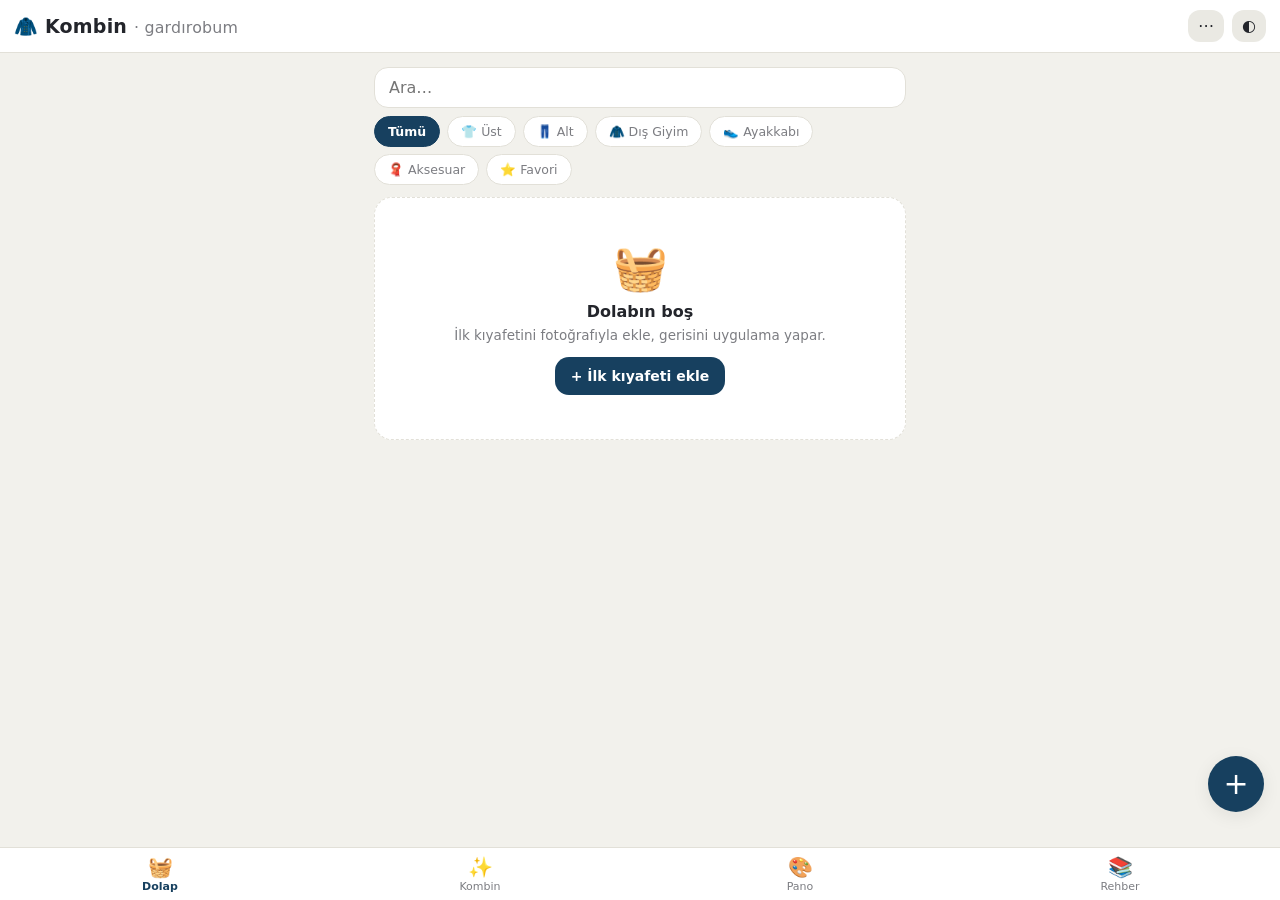
==== index.html @ 0b824bb6 "first commit" ====
<!DOCTYPE html>
<html lang="tr">
<head>
<meta charset="UTF-8">
<meta name="viewport" content="width=device-width, initial-scale=1, viewport-fit=cover">
<meta name="theme-color" content="#17405f">
<meta name="description" content="Kişisin: kıyafetler kamera ile dolabında, renk motoru kombin önerir, panoda yerleştirirsin.">
<title>Kombin — Kişisel Gardırop Stüdyosu</title>
<link rel="manifest" href="manifest.json">
<link rel="icon" href="icons/icon-192.png">
<link rel="apple-touch-icon" href="icons/icon-192.png">
<meta name="apple-mobile-web-app-capable" content="yes">
<meta name="apple-mobile-web-app-status-bar-style" content="default">
<link rel="stylesheet" href="style.css">
</head>
<body>
<header class="topbar">
  <div class="logo">🧥 Kombin <small>· gardırobum</small></div>
  <button id="menuBtn" class="icon-btn" aria-label="Yedek ve ayarlar">⋯</button>
  <button id="themeBtn" class="icon-btn" aria-label="Tema">◐</button>
</header>

<main id="view"></main>

<nav class="tabbar">
  <button data-nav="dolap" class="active"><span>🧺</span>Dolap</button>
  <button data-nav="kombin"><span>✨</span>Kombin</button>
  <button data-nav="pano"><span>🎨</span>Pano</button>
  <button data-nav="rehber"><span>📚</span>Rehber</button>
</nav>

<div id="toast" class="toast"></div>
<div id="modalRoot"></div>

<script src="colors.js"></script>
<script src="db.js"></script>
<script src="camera.js"></script>
<script src="app.js"></script>
<script>
if ('serviceWorker' in navigator && location.protocol !== 'file:') {
  navigator.serviceWorker.register('sw.js').catch(function () {});
}
</script>
</body>
</html>
---- style.css ----
:root {
  --bg: #f2f1ec;
  --panel: #ffffff;
  --panel-2: #eae9e3;
  --text: #23252b;
  --muted: #7c7d82;
  --line: #e2e0d8;
  --accent: #17405f;
  --accent-2: #1f5c8a;
  --good: #2e7d4f;
  --warn: #b07b18;
  --bad: #b23b34;
  --ring-track: #e2e0d8;
  --shadow: 0 4px 18px rgba(20, 22, 28, 0.08);
}
[data-theme="dark"] {
  --bg: #14161c;
  --panel: #1d2027;
  --panel-2: #23262e;
  --text: #ecebe6;
  --muted: #9b9c9f;
  --line: #2c2f38;
  --accent: #6fb3e0;
  --accent-2: #9ccdea;
  --ring-track: #2c2f38;
  --shadow: 0 4px 18px rgba(0, 0, 0, 0.4);
}

* { box-sizing: border-box; -webkit-tap-highlight-color: transparent; }
html, body { margin: 0; padding: 0; }
body {
  font-family: system-ui, -apple-system, "Segoe UI", Roboto, sans-serif;
  background: var(--bg);
  color: var(--text);
  min-height: 100vh;
  padding-bottom: calc(74px + env(safe-area-inset-bottom));
}
button { font: inherit; color: inherit; cursor: pointer; }
input, select { font: inherit; color: inherit; }
img { display: block; }
h3 { margin: 0 0 10px; }

.topbar {
  display: flex; align-items: center; gap: 8px;
  padding: calc(10px + env(safe-area-inset-top)) 14px 10px;
  background: var(--panel);
  border-bottom: 1px solid var(--line);
  position: sticky; top: 0; z-index: 30;
}
.logo { flex: 1; font-weight: 800; font-size: 19px; letter-spacing: 0.2px; }
.logo small { color: var(--muted); font-weight: 400; }
.icon-btn {
  border: 0; background: var(--panel-2);
  border-radius: 12px; padding: 8px 10px; font-size: 16px; line-height: 1;
}
.icon-btn.danger { color: var(--bad); }

#view { max-width: 560px; margin: 0 auto; padding: 14px 14px 30px; }

.tabbar {
  position: fixed; left: 0; right: 0; bottom: 0; z-index: 40;
  display: flex;
  background: var(--panel);
  border-top: 1px solid var(--line);
  padding-bottom: env(safe-area-inset-bottom);
}
.tabbar button {
  flex: 1; border: 0; background: none;
  display: flex; flex-direction: column; align-items: center; gap: 2px;
  padding: 8px 4px 7px; font-size: 11px; color: var(--muted);
}
.tabbar button span { font-size: 20px; line-height: 1.1; }
.tabbar button.active { color: var(--accent); font-weight: 700; }

.toast {
  position: fixed; left: 50%; bottom: calc(86px + env(safe-area-inset-bottom));
  transform: translateX(-50%) translateY(16px);
  background: #26282e; color: #fff;
  padding: 10px 18px; border-radius: 20px; font-size: 13.5px;
  opacity: 0; pointer-events: none; transition: 0.22s; z-index: 90;
  max-width: 86vw; text-align: center;
}
.toast.show { opacity: 1; transform: translateX(-50%) translateY(0); }

.search {
  width: 100%; padding: 10px 14px;
  border: 1px solid var(--line); border-radius: 14px;
  background: var(--panel); outline: none; margin-bottom: 8px;
}
.search:focus { border-color: var(--accent); }

.chips { display: flex; gap: 7px; flex-wrap: wrap; }
.chip {
  border: 1px solid var(--line); background: var(--panel);
  border-radius: 999px; padding: 7px 13px; font-size: 12.5px; color: var(--muted);
  white-space: nowrap;
}
.chip.active { background: var(--accent); border-color: var(--accent); color: #fff; font-weight: 600; }
.chip.sm { padding: 5px 10px; font-size: 11.5px; }

.grid-wrap { margin-top: 12px; }
.grid {
  display: grid; grid-template-columns: repeat(auto-fill, minmax(118px, 1fr)); gap: 10px;
}
.tile {
  border: 1px solid var(--line); background: var(--panel);
  border-radius: 16px; overflow: hidden; padding: 0; text-align: left;
}
.tile-img {
  position: relative; aspect-ratio: 3/4; display: flex; align-items: center; justify-content: center;
}
.tile-img img { width: 100%; height: 100%; object-fit: cover; }
.tile-ph { font-size: 34px; opacity: 0.75; }
.tile-label {
  padding: 7px 9px 9px; font-size: 12px; font-weight: 600;
  white-space: nowrap; overflow: hidden; text-overflow: ellipsis;
}
.dot {
  width: 15px; height: 15px; border-radius: 50%;
  border: 2px solid rgba(255, 255, 255, 0.9); box-shadow: 0 0 0 1px rgba(0, 0, 0, 0.15);
}
.dot.big { width: 22px; height: 22px; border: 0; flex: 0 0 auto; }
.tile-img .dot { position: absolute; left: 7px; bottom: 7px; }
.badge {
  position: absolute; right: 7px; bottom: 7px;
  background: rgba(0, 0, 0, 0.45); color: #fff;
  font-size: 12px; border-radius: 9px; padding: 2px 6px;
}
.tile-star { position: absolute; right: 8px; top: 8px; color: #c7c5bd; font-size: 15px; }
.tile-star.on { color: #f0b73c; }

.empty {
  text-align: center; padding: 44px 18px; color: var(--muted);
  background: var(--panel); border: 1px dashed var(--line); border-radius: 18px;
}
.empty-ico { font-size: 44px; margin-bottom: 8px; }
.empty b { color: var(--text); }
.empty p { margin: 6px 0 14px; font-size: 13.5px; }
.empty.small { padding: 22px 14px; font-size: 13px; border-radius: 14px; }

.fab {
  position: fixed; right: max(16px, env(safe-area-inset-right)); bottom: calc(88px + env(safe-area-inset-bottom));
  width: 56px; height: 56px; border-radius: 50%;
  background: var(--accent); color: #fff; border: 0;
  font-size: 30px; line-height: 0; box-shadow: var(--shadow); z-index: 35;
}

.btn {
  border: 0; border-radius: 14px; padding: 11px 16px;
  font-size: 14px; font-weight: 600;
}
.btn.primary { background: var(--accent); color: #fff; }
.btn.ghost { background: var(--panel-2); color: var(--text); }
.btn.ghost.danger { color: var(--bad); }
.btn.danger { background: var(--bad); color: #fff; }
.btn.sm { padding: 8px 12px; font-size: 12.5px; border-radius: 11px; }
.btn.full { width: 100%; margin-bottom: 9px; }
.btn-row { display: flex; gap: 9px; margin-top: 12px; flex-wrap: wrap; }
.btn-row.center { justify-content: center; }

.modal-open { position: fixed; inset: 0; z-index: 60; }
.modal-back {
  position: absolute; inset: 0; background: rgba(12, 14, 18, 0.5);
  opacity: 0; transition: 0.18s;
}
.modal-open.on .modal-back { opacity: 1; }
.modal {
  position: absolute; left: 50%; bottom: 0; transform: translate(-50%, 20px);
  width: min(560px, 100%);
  background: var(--panel); border-radius: 22px 22px 0 0;
  padding: 20px 18px calc(20px + env(safe-area-inset-bottom));
  max-height: 88vh; overflow-y: auto;
  opacity: 0; transition: 0.18s;
}
.modal.mini {
  bottom: auto; top: 50%;
  border-radius: 22px; width: min(400px, 90vw);
  transform: translate(-50%, -46%);
}
.modal-open.on .modal { opacity: 1; transform: translate(-50%, 0); }
.modal-open.on .modal.mini { transform: translate(-50%, -50%); }

.item-photo {
  border: 1px dashed var(--line); border-radius: 18px;
  min-height: 210px; display: flex; flex-direction: column;
  align-items: center; justify-content: center; gap: 8px;
  background: var(--panel-2); position: relative; margin-bottom: 14px;
}
.item-photo.filled { border-style: solid; padding: 0; min-height: 0; background: none; overflow: hidden; }
.item-photo.filled img { width: 100%; max-height: 320px; object-fit: contain; background: #dad8d1; }
.item-photo .ph { font-size: 44px; }
.item-photo-btns { position: absolute; right: 10px; bottom: 10px; display: flex; gap: 8px; z-index: 2; }
.item-photo:not(.filled) .item-photo-btns { position: static; }
.mini-btn {
  background: rgba(20, 22, 28, 0.72); color: #fff; border: 0;
  border-radius: 11px; padding: 8px 11px; font-size: 12.5px;
}
.mini-btn.re { position: absolute; left: 10px; bottom: 10px; }

.item-form .f-lbl {
  display: block; font-size: 11.5px; color: var(--muted);
  text-transform: uppercase; letter-spacing: 0.6px; font-weight: 700; margin: 13px 0 7px;
}
.item-form input[type="text"] {
  width: 100%; padding: 11px 13px; border-radius: 13px;
  border: 1px solid var(--line); background: var(--panel); outline: none;
}
.item-form .btn-row { margin-top: 18px; }
.fav-row {
  display: flex; align-items: center; gap: 9px; margin-top: 15px; font-size: 13.5px;
}
.fav-row input { width: 19px; height: 19px; accent-color: var(--accent); }

.color-row { display: flex; align-items: center; gap: 12px; }
.big-dot {
  width: 46px; height: 46px; border-radius: 50%;
  border: 3px solid var(--panel-2); box-shadow: var(--shadow);
  flex: 0 0 auto;
}
.color-lbl { font-size: 14px; font-weight: 600; }

.swatches { display: grid; grid-template-columns: repeat(7, 1fr); gap: 9px; margin-top: 6px; }
.swatch {
  aspect-ratio: 1; border-radius: 50%; border: 0;
  box-shadow: inset 0 0 0 1px rgba(0, 0, 0, 0.12);
}
.swatch.on { outline: 3px solid var(--accent); outline-offset: 2px; }

.muted { color: var(--muted); }

.sec-title { font-size: 15.5px; margin: 24px 0 10px; }

.combo-picker .rail {
  display: flex; gap: 9px; overflow-x: auto; padding: 4px 2px 10px;
  scrollbar-width: none;
}
.rail-tile {
  flex: 0 0 auto; width: 74px; background: var(--panel);
  border: 2px solid var(--line); border-radius: 16px; padding: 5px;
  display: flex; flex-direction: column; align-items: center; gap: 5px;
  font-size: 10.5px; text-align: center;
}
.rail-tile.on { border-color: var(--accent); }
.rail-ph {
  width: 60px; height: 72px; border-radius: 11px;
  background: var(--panel-2); overflow: hidden;
  display: flex; align-items: center; justify-content: center; font-size: 22px;
}
.rail-ph img { width: 100%; height: 100%; object-fit: cover; }
.rail-tile.ghost-tile { width: 64px; }
.rail-tile .rail-ph { width: 46px; height: 56px; }

.combo-list { display: flex; flex-direction: column; gap: 12px; }
.combo-card { background: var(--panel); border: 1px solid var(--line); border-radius: 18px; padding: 13px; }
.combo-top { display: flex; gap: 12px; align-items: flex-start; }
.combo-names { font-size: 12.5px; margin: 10px 0 0; line-height: 1.5; }
.combo-notes { margin: 9px 0 2px; padding-left: 18px; font-size: 12px; color: var(--muted); }
.combo-notes li { margin-bottom: 3px; }

.mini {
  position: relative; flex: 1; aspect-ratio: 3/4;
  background: linear-gradient(160deg, #ece9e0, #f5f3ec);
  border-radius: 14px; overflow: hidden;
  box-shadow: inset 0 0 0 1px var(--line);
}
[data-theme="dark"] .mini { background: linear-gradient(160deg, #262932, #1d2027); }
.mini img { position: absolute; transform: translate(-50%, -50%); }
.mini-ph { position: absolute; inset: 0; display: flex; align-items: center; justify-content: center; font-size: 12px; color: var(--muted); }

.ring { position: relative; width: 58px; height: 58px; flex: 0 0 auto; }
.ring b {
  position: absolute; inset: 0; display: flex; align-items: center; justify-content: center;
  font-size: 15px;
}

.outfit-list { display: flex; flex-direction: column; gap: 9px; }
.outfit-row {
  display: flex; align-items: center; gap: 11px;
  background: var(--panel); border: 1px solid var(--line);
  border-radius: 15px; padding: 9px 11px;
}
.outfit-thumb { width: 52px; height: 69px; border-radius: 10px; background: var(--panel-2); overflow: hidden; display: flex; align-items: center; justify-content: center; }
.outfit-thumb img { width: 100%; height: 100%; object-fit: cover; }
.outfit-info { flex: 1; display: flex; flex-direction: column; }
.outfit-info span { font-size: 11.5px; }
.btn-sm { display: flex; gap: 6px; }

.pano-wrap { display: flex; flex-direction: column; gap: 12px; }
.board {
  position: relative; width: 100%; max-width: 430px; margin: 0 auto;
  aspect-ratio: 3/4.2;
  background: var(--panel);
  border: 1px solid var(--line); border-radius: 20px;
  overflow: hidden; touch-action: none;
  box-shadow: var(--shadow);
}
.slot-guide {
  position: absolute; left: 8%; right: 8%;
  border: 1.5px dashed var(--line); border-radius: 14px;
  display: flex; align-items: center; justify-content: center;
  color: var(--muted); font-size: 11.5px; pointer-events: none;
}
.slot-guide.dis { top: 6%; height: 20%; }
.slot-guide.ust { top: 14%; height: 24%; }
.slot-guide.alt { top: 44%; height: 28%; }
.slot-guide.ayakkabi { top: 78%; height: 17%; }

.placed { position: absolute; inset: 0; }
.pano-item {
  position: absolute; touch-action: none;
  transition: box-shadow 0.12s;
}
.pano-item img { width: 100%; pointer-events: none; -webkit-user-drag: none; }
.pano-ph {
  font-size: 30px; display: flex; align-items: center; justify-content: center;
}
.pano-item.sel { filter: drop-shadow(0 0 0 var(--accent-2)) drop-shadow(0 2px 8px rgba(0, 0, 0, 0.25)); outline: 2px dashed var(--accent); outline-offset: 3px; border-radius: 6px; }

.pano-toolbar {
  display: flex; gap: 6px; justify-content: center; flex-wrap: wrap;
}
.pano-toolbar.hidden { display: none; }
.pano-toolbar .icon-btn { font-size: 15px; padding: 9px 13px; }
.pano-toolbar .icon-btn.danger { color: var(--bad); }

.pano-actions { justify-content: center; }

.cam-overlay {
  position: fixed; inset: 0; z-index: 70;
  background: #0e1013; color: #fff;
  display: flex; flex-direction: column;
}
.cam-video { flex: 1; width: 100%; object-fit: cover; min-height: 0; }
.cam-bar {
  display: flex; align-items: center; justify-content: center; gap: 34px;
  padding: 18px calc(14px + env(safe-area-inset-bottom)) calc(22px + env(safe-area-inset-bottom));
}
.cam-shutter {
  width: 72px; height: 72px; border-radius: 50%;
  border: 4px solid #fff; background: #fff2; box-sizing: border-box;
}
.cam-shutter.ghost {
  width: 48px; height: 48px; border-color: #fff3; background: none;
  font-size: 20px; color: #fff;
}

.ed-head {
  display: flex; align-items: center; justify-content: space-between;
  gap: 10px; padding: calc(10px + env(safe-area-inset-top)) 14px 10px;
}
.ed-title { font-weight: 700; flex: 1; white-space: nowrap; overflow: hidden; text-overflow: ellipsis; }
.ed-head-r { display: flex; gap: 8px; }
.ed-stage {
  flex: 1; display: flex; align-items: center; justify-content: center;
  position: relative; min-height: 0; padding: 6px 12px;
}
.ed-stage canvas { max-width: 100%; max-height: 100%; border-radius: 10px; background: repeating-conic-gradient(#2a2d34 0% 25%, #1e2127 0% 50%) 50% / 22px 22px; }
.ed-overlay {
  position: absolute; pointer-events: none;
  border-radius: 10px;
}
.ed-overlay.cropable { pointer-events: auto; cursor: crosshair; }
.ed-tools {
  padding: 12px 14px calc(16px + env(safe-area-inset-bottom));
  display: flex; flex-direction: column; gap: 11px;
  background: #14161c;
}
.ed-tool {
  background: #262932; color: #fff; border: 0;
  border-radius: 12px; padding: 10px 14px; font-size: 15px;
}
.ed-tool.active { background: var(--accent); }
.ed-tool.primary { background: var(--accent); color: #fff; font-weight: 700; }
.ed-size {
  display: flex; align-items: center; gap: 10px; font-size: 12px; color: #aaa;
  width: 100%;
}
.ed-size input { flex: 1; accent-color: var(--accent); }
.ed-toast {
  position: absolute; left: 50%; top: 18%;
  transform: translateX(-50%);
  background: #26282e; color: #fff; font-size: 13px;
  padding: 9px 16px; border-radius: 18px; white-space: nowrap;
  animation: fadeInOut 1.8s both; z-index: 5; pointer-events: none;
  max-width: 90vw; text-align: center;
}
@keyframes fadeInOut {
  0% { opacity: 0; transform: translateX(-50%) translateY(-6px); }
  12% { opacity: 1; transform: translateX(-50%) translateY(0); }
  85% { opacity: 1; }
  100% { opacity: 0; }
}

.guide-card, .guide-grid { margin-bottom: 14px; }
.guide-card {
  background: var(--panel); border: 1px solid var(--line);
  border-radius: 18px; padding: 15px 16px;
}
.guide-card p { margin: 8px 0 0; font-size: 13.5px; }
.guide-card b { font-size: 14px; }
.guide-grid { display: grid; grid-template-columns: 1fr 1fr; gap: 10px; }
.guide-grid .guide-card { padding: 13px; }
.guide-grid .guide-card p { font-size: 12px; }
.guide-sec { margin-bottom: 22px; }

.pair-list { display: flex; flex-direction: column; gap: 9px; }
.pair-row {
  display: flex; align-items: center; gap: 10px;
  background: var(--panel); border: 1px solid var(--line);
  border-radius: 14px; padding: 10px 13px;
}
.pair-txt { display: flex; flex-direction: column; gap: 2px; }
.pair-txt span { font-size: 12px; }
.pair-txt b { font-size: 13px; }

.table-row {
  display: flex; align-items: center; gap: 11px;
  background: var(--panel); border: 1px solid var(--line);
  border-radius: 14px; padding: 11px 13px; margin-bottom: 8px;
}
.table-main { display: flex; flex-direction: column; gap: 3px; font-size: 12.5px; }
.accent-line { color: var(--accent-2); font-size: 12px; font-weight: 600; }

.dont-list { padding-left: 18px; font-size: 13px; color: var(--muted); }
.dont-list li { margin-bottom: 7px; line-height: 1.45; }

@media (min-width: 460px) {
  .grid { grid-template-columns: repeat(auto-fill, minmax(132px, 1fr)); }
}
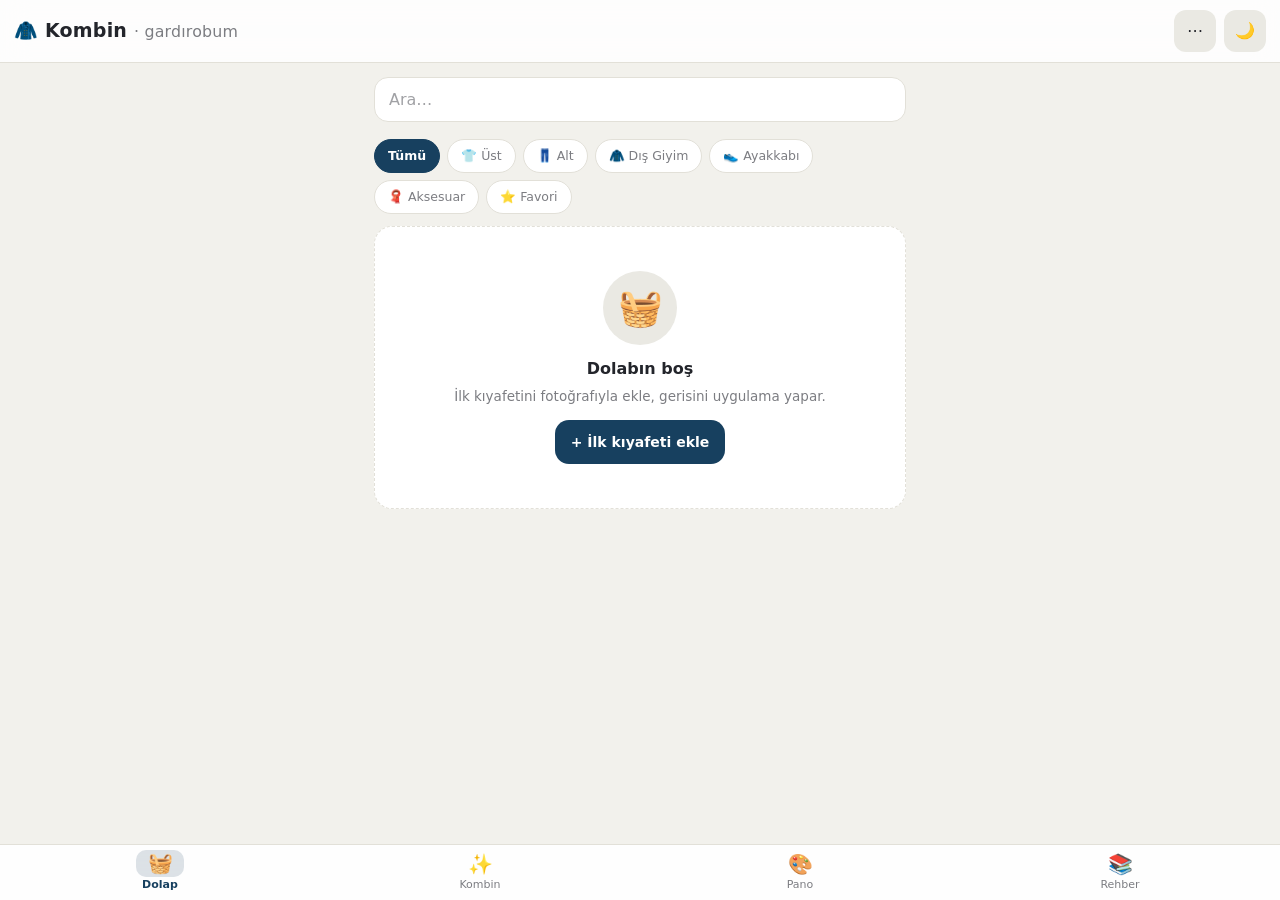
==== commit 82f6556e: "app update" ====
--- a/index.html
+++ b/index.html
@@ -3,33 +3,42 @@
 <head>
 <meta charset="UTF-8">
 <meta name="viewport" content="width=device-width, initial-scale=1, viewport-fit=cover">
-<meta name="theme-color" content="#17405f">
-<meta name="description" content="Kişisin: kıyafetler kamera ile dolabında, renk motoru kombin önerir, panoda yerleştirirsin.">
+<meta name="theme-color" content="#ffffff">
+<meta name="color-scheme" content="light dark">
+<script>try{var t=localStorage.getItem("kombin-theme");if(t){document.documentElement.dataset.theme=t}}catch(e){}</script>
+<meta name="description" content="Kıyafetlerini fotoğrafla dolabına ekle; renk kurallarına göre kombin önerileri al, manken panosunda birleştir.">
 <title>Kombin — Kişisel Gardırop Stüdyosu</title>
 <link rel="manifest" href="manifest.json">
 <link rel="icon" href="icons/icon-192.png">
 <link rel="apple-touch-icon" href="icons/icon-192.png">
 <meta name="apple-mobile-web-app-capable" content="yes">
 <meta name="apple-mobile-web-app-status-bar-style" content="default">
+<meta name="apple-mobile-web-app-title" content="Kombin">
 <link rel="stylesheet" href="style.css">
 </head>
 <body>
+<div id="splash" aria-hidden="true">
+  <div class="splash-mark">🧥</div>
+  <div class="splash-name">Kombin</div>
+  <div class="splash-sub">Kişisel gardırop stüdyosu</div>
+  <div class="splash-bar"><i></i></div>
+</div>
 <header class="topbar">
   <div class="logo">🧥 Kombin <small>· gardırobum</small></div>
   <button id="menuBtn" class="icon-btn" aria-label="Yedek ve ayarlar">⋯</button>
   <button id="themeBtn" class="icon-btn" aria-label="Tema">◐</button>
 </header>
 
-<main id="view"></main>
+<main id="view" aria-label="Uygulama içeriği"></main>
 
-<nav class="tabbar">
+<nav class="tabbar" aria-label="Ana gezinme">
   <button data-nav="dolap" class="active"><span>🧺</span>Dolap</button>
   <button data-nav="kombin"><span>✨</span>Kombin</button>
   <button data-nav="pano"><span>🎨</span>Pano</button>
   <button data-nav="rehber"><span>📚</span>Rehber</button>
 </nav>
 
-<div id="toast" class="toast"></div>
+<div id="toast" class="toast" role="status" aria-live="polite"></div>
 <div id="modalRoot"></div>
 
 <script src="colors.js"></script>
@@ -37,6 +46,10 @@
 <script src="camera.js"></script>
 <script src="app.js"></script>
 <script>
+setTimeout(function () {
+  var sp = document.getElementById('splash');
+  if (sp) { sp.classList.add('out'); setTimeout(function () { sp.remove(); }, 420); }
+}, 6000);
 if ('serviceWorker' in navigator && location.protocol !== 'file:') {
   navigator.serviceWorker.register('sw.js').catch(function () {});
 }
--- a/style.css
+++ b/style.css
@@ -11,6 +11,7 @@
   --warn: #b07b18;
   --bad: #b23b34;
   --ring-track: #e2e0d8;
+  --man-a: #e2dfd4; --man-b: #c8c4b7; --man-line: rgba(0,0,0,0.14);
   --shadow: 0 4px 18px rgba(20, 22, 28, 0.08);
 }
 [data-theme="dark"] {
@@ -23,8 +24,15 @@
   --accent: #6fb3e0;
   --accent-2: #9ccdea;
   --ring-track: #2c2f38;
+  --man-a: #333947; --man-b: #23262e; --man-line: rgba(255,255,255,0.07);
   --shadow: 0 4px 18px rgba(0, 0, 0, 0.4);
 }
+[data-theme="dark"] .btn.primary,
+[data-theme="dark"] .chip.active,
+[data-theme="dark"] .fab,
+[data-theme="dark"] .ed-tool.active,
+[data-theme="dark"] .ed-tool.primary { color: #0f1c28; }
+[data-theme="dark"] .btn.primary { font-weight: 700; }
 
 * { box-sizing: border-box; -webkit-tap-highlight-color: transparent; }
 html, body { margin: 0; padding: 0; }
@@ -33,8 +41,16 @@
   background: var(--bg);
   color: var(--text);
   min-height: 100vh;
+  min-height: 100dvh;
+  line-height: 1.45;
+  -webkit-font-smoothing: antialiased;
+  text-rendering: optimizeLegibility;
+  overscroll-behavior-y: contain;
   padding-bottom: calc(74px + env(safe-area-inset-bottom));
 }
+::selection { background: color-mix(in srgb, var(--accent) 26%, transparent); }
+input::placeholder, textarea::placeholder { color: var(--muted); opacity: 0.72; }
+body.modal-lock { overflow: hidden; }
 button { font: inherit; color: inherit; cursor: pointer; }
 input, select { font: inherit; color: inherit; }
 img { display: block; }
@@ -44,6 +60,9 @@
   display: flex; align-items: center; gap: 8px;
   padding: calc(10px + env(safe-area-inset-top)) 14px 10px;
   background: var(--panel);
+  background: color-mix(in srgb, var(--panel) 86%, transparent);
+  -webkit-backdrop-filter: blur(14px);
+  backdrop-filter: blur(14px);
   border-bottom: 1px solid var(--line);
   position: sticky; top: 0; z-index: 30;
 }
@@ -52,7 +71,11 @@
 .icon-btn {
   border: 0; background: var(--panel-2);
   border-radius: 12px; padding: 8px 10px; font-size: 16px; line-height: 1;
-}
+  display: inline-flex; align-items: center; justify-content: center;
+  min-width: 42px; min-height: 42px;
+  transition: transform 0.12s ease, background 0.18s ease;
+}
+.icon-btn:active { transform: scale(0.93); }
 .icon-btn.danger { color: var(--bad); }
 
 #view { max-width: 560px; margin: 0 auto; padding: 14px 14px 30px; }
@@ -61,6 +84,9 @@
   position: fixed; left: 0; right: 0; bottom: 0; z-index: 40;
   display: flex;
   background: var(--panel);
+  background: color-mix(in srgb, var(--panel) 92%, transparent);
+  -webkit-backdrop-filter: blur(16px);
+  backdrop-filter: blur(16px);
   border-top: 1px solid var(--line);
   padding-bottom: env(safe-area-inset-bottom);
 }
@@ -68,9 +94,21 @@
   flex: 1; border: 0; background: none;
   display: flex; flex-direction: column; align-items: center; gap: 2px;
   padding: 8px 4px 7px; font-size: 11px; color: var(--muted);
-}
-.tabbar button span { font-size: 20px; line-height: 1.1; }
+  position: relative; isolation: isolate;
+  transition: color 0.18s ease;
+}
+.tabbar button::before {
+  content: ""; position: absolute; top: 5px; left: 50%;
+  width: 48px; height: 27px; border-radius: 10px;
+  transform: translateX(-50%) scale(0.65);
+  background: color-mix(in srgb, var(--accent) 15%, transparent);
+  opacity: 0; z-index: -1;
+  transition: opacity 0.2s ease, transform 0.22s cubic-bezier(0.2, 0.9, 0.3, 1.3);
+}
+.tabbar button span { font-size: 20px; line-height: 1.1; transition: transform 0.18s ease; }
 .tabbar button.active { color: var(--accent); font-weight: 700; }
+.tabbar button.active::before { opacity: 1; transform: translateX(-50%) scale(1); }
+.tabbar button.active span { transform: translateY(-1px); }
 
 .toast {
   position: fixed; left: 50%; bottom: calc(86px + env(safe-area-inset-bottom));
@@ -94,7 +132,9 @@
   border: 1px solid var(--line); background: var(--panel);
   border-radius: 999px; padding: 7px 13px; font-size: 12.5px; color: var(--muted);
   white-space: nowrap;
-}
+  transition: background 0.16s ease, color 0.16s ease, border-color 0.16s ease, transform 0.12s ease;
+}
+.chip:active { transform: scale(0.96); }
 .chip.active { background: var(--accent); border-color: var(--accent); color: #fff; font-weight: 600; }
 .chip.sm { padding: 5px 10px; font-size: 11.5px; }
 
@@ -105,7 +145,9 @@
 .tile {
   border: 1px solid var(--line); background: var(--panel);
   border-radius: 16px; overflow: hidden; padding: 0; text-align: left;
-}
+  transition: transform 0.15s ease, box-shadow 0.2s ease, border-color 0.2s ease;
+}
+.tile:active { transform: scale(0.975); }
 .tile-img {
   position: relative; aspect-ratio: 3/4; display: flex; align-items: center; justify-content: center;
 }
@@ -126,7 +168,12 @@
   background: rgba(0, 0, 0, 0.45); color: #fff;
   font-size: 12px; border-radius: 9px; padding: 2px 6px;
 }
-.tile-star { position: absolute; right: 8px; top: 8px; color: #c7c5bd; font-size: 15px; }
+.tile-star {
+  position: absolute; right: 5px; top: 5px; z-index: 3;
+  background: none; border: none; padding: 4px;
+  color: #c3c1b8; font-size: 15px; line-height: 1;
+  text-shadow: 0 1px 3px rgba(0,0,0,0.4);
+}
 .tile-star.on { color: #f0b73c; }
 
 .empty {
@@ -141,18 +188,35 @@
 .fab {
   position: fixed; right: max(16px, env(safe-area-inset-right)); bottom: calc(88px + env(safe-area-inset-bottom));
   width: 56px; height: 56px; border-radius: 50%;
-  background: var(--accent); color: #fff; border: 0;
-  font-size: 30px; line-height: 0; box-shadow: var(--shadow); z-index: 35;
-}
+  background: linear-gradient(160deg, var(--accent-2), var(--accent));
+  color: #fff; border: 0;
+  font-size: 30px; line-height: 0; z-index: 35;
+  box-shadow: 0 8px 22px color-mix(in srgb, var(--accent) 34%, transparent), var(--shadow);
+  transition: transform 0.14s ease, box-shadow 0.2s ease;
+}
+.fab:active { transform: scale(0.93); }
 
 .btn {
   border: 0; border-radius: 14px; padding: 11px 16px;
   font-size: 14px; font-weight: 600;
+  min-height: 44px;
+  display: inline-flex; align-items: center; justify-content: center; gap: 6px;
+  transition: transform 0.12s ease, background 0.18s ease, box-shadow 0.18s ease;
 }
 .btn.primary { background: var(--accent); color: #fff; }
 .btn.ghost { background: var(--panel-2); color: var(--text); }
-.btn.ghost.danger { color: var(--bad); }
+.btn.ghost.danger {
+  background: var(--panel-2);
+  background: color-mix(in srgb, var(--bad) 12%, var(--panel-2));
+  color: var(--bad);
+  box-shadow: inset 0 0 0 1px color-mix(in srgb, var(--bad) 35%, transparent);
+}
 .btn.danger { background: var(--bad); color: #fff; }
+.btn:active { transform: scale(0.985); }
+.btn:focus-visible, .chip:focus-visible, .icon-btn:focus-visible,
+.tile:focus-visible, .slot-ghost:focus-visible {
+  outline: 2px solid var(--accent); outline-offset: 2px;
+}
 .btn.sm { padding: 8px 12px; font-size: 12.5px; border-radius: 11px; }
 .btn.full { width: 100%; margin-bottom: 9px; }
 .btn-row { display: flex; gap: 9px; margin-top: 12px; flex-wrap: wrap; }
@@ -289,28 +353,47 @@
 .board {
   position: relative; width: 100%; max-width: 430px; margin: 0 auto;
   aspect-ratio: 3/4.2;
-  background: var(--panel);
+  background:
+    radial-gradient(120% 80% at 50% 0%, rgba(255,255,255,0.05), transparent 60%),
+    linear-gradient(180deg, var(--panel), var(--panel-2));
   border: 1px solid var(--line); border-radius: 20px;
   overflow: hidden; touch-action: none;
   box-shadow: var(--shadow);
 }
-.slot-guide {
-  position: absolute; left: 8%; right: 8%;
-  border: 1.5px dashed var(--line); border-radius: 14px;
+.mannequin {
+  position: absolute; left: 15%; right: 15%; top: 2%; bottom: 1.5%;
+  pointer-events: none;
+}
+.mannequin svg { width: 100%; height: 100%; }
+
+.ghosts { position: absolute; inset: 0; pointer-events: none; }
+.slot-ghost {
+  position: absolute;
+  border: 1.5px dashed var(--line); border-radius: 12px;
+  background: none; color: var(--muted);
+  font-size: 11px; padding: 0;
   display: flex; align-items: center; justify-content: center;
-  color: var(--muted); font-size: 11.5px; pointer-events: none;
-}
-.slot-guide.dis { top: 6%; height: 20%; }
-.slot-guide.ust { top: 14%; height: 24%; }
-.slot-guide.alt { top: 44%; height: 28%; }
-.slot-guide.ayakkabi { top: 78%; height: 17%; }
+  pointer-events: auto;
+}
+.slot-ghost.dis { top: 7%; height: 35%; left: 24%; right: 24%; font-size: 10px; }
+.slot-ghost.ust { top: 11.5%; height: 30%; left: 26%; right: 26%; }
+.slot-ghost.alt { top: 55%; height: 37.5%; left: 28%; right: 28%; }
+.slot-ghost.ayakkabi { top: 87%; height: 9.5%; left: 34%; right: 34%; font-size: 9.5px; border-radius: 999px; }
+.slot-ghost:active { border-color: var(--accent); color: var(--accent); }
+
+.pano-hint {
+  font-size: 11px; color: var(--muted); text-align: center;
+  background: var(--panel); border: 1px solid var(--line);
+  border-radius: 12px; padding: 8px 12px;
+}
 
 .placed { position: absolute; inset: 0; }
 .pano-item {
   position: absolute; touch-action: none;
   transition: box-shadow 0.12s;
 }
-.pano-item img { width: 100%; pointer-events: none; -webkit-user-drag: none; }
+.pano-item img { width: 100%; pointer-events: none; -webkit-user-drag: none; filter: drop-shadow(0 5px 9px rgba(0,0,0,0.16)); }
+[data-theme="dark"] .pano-item img { filter: drop-shadow(0 5px 9px rgba(0,0,0,0.45)); }
 .pano-ph {
   font-size: 30px; display: flex; align-items: center; justify-content: center;
 }
@@ -349,28 +432,48 @@
   gap: 10px; padding: calc(10px + env(safe-area-inset-top)) 14px 10px;
 }
 .ed-title { font-weight: 700; flex: 1; white-space: nowrap; overflow: hidden; text-overflow: ellipsis; }
-.ed-head-r { display: flex; gap: 8px; }
+.ed-head .ed-tool.round { flex: 0 0 auto; padding: 8px 12px; }
 .ed-stage {
   flex: 1; display: flex; align-items: center; justify-content: center;
   position: relative; min-height: 0; padding: 6px 12px;
 }
-.ed-stage canvas { max-width: 100%; max-height: 100%; border-radius: 10px; background: repeating-conic-gradient(#2a2d34 0% 25%, #1e2127 0% 50%) 50% / 22px 22px; }
+.ed-canvas-wrap {
+  position: relative; max-width: 100%;
+  max-height: calc(100vh - 300px);
+  max-height: calc(100dvh - 300px);
+  line-height: 0;
+}
+.ed-canvas-wrap .ed-base {
+  display: block; max-width: 100%;
+  max-height: calc(100vh - 300px);
+  max-height: calc(100dvh - 300px);
+  border-radius: 10px;
+  background: repeating-conic-gradient(#2a2d34 0% 25%, #1e2127 0% 50%) 50% / 22px 22px;
+}
 .ed-overlay {
-  position: absolute; pointer-events: none;
-  border-radius: 10px;
+  position: absolute; inset: 0; width: 100%; height: 100%;
+  pointer-events: none; border-radius: 10px;
 }
 .ed-overlay.cropable { pointer-events: auto; cursor: crosshair; }
 .ed-tools {
-  padding: 12px 14px calc(16px + env(safe-area-inset-bottom));
-  display: flex; flex-direction: column; gap: 11px;
+  padding: 10px 12px calc(14px + env(safe-area-inset-bottom));
+  display: flex; flex-direction: column; gap: 9px;
   background: #14161c;
 }
+.ed-tool-row { display: flex; gap: 8px; overflow-x: auto; scrollbar-width: none; }
+.ed-tool-row::-webkit-scrollbar { display: none; }
 .ed-tool {
   background: #262932; color: #fff; border: 0;
-  border-radius: 12px; padding: 10px 14px; font-size: 15px;
-}
+  border-radius: 12px; padding: 8px 10px;
+  display: flex; flex-direction: column; align-items: center; gap: 2px;
+  flex: 0 0 auto; min-width: 56px;
+}
+.ed-tool .ico { font-size: 19px; line-height: 1.25; }
+.ed-tool .lbl { font-size: 10.5px; color: #cfd2d8; white-space: nowrap; }
 .ed-tool.active { background: var(--accent); }
-.ed-tool.primary { background: var(--accent); color: #fff; font-weight: 700; }
+.ed-tool.active .lbl { color: #fff; }
+.ed-tool.primary { background: var(--accent); }
+.ed-tool.primary .lbl { color: #fff; font-weight: 700; }
 .ed-size {
   display: flex; align-items: center; gap: 10px; font-size: 12px; color: #aaa;
   width: 100%;
@@ -381,7 +484,7 @@
   transform: translateX(-50%);
   background: #26282e; color: #fff; font-size: 13px;
   padding: 9px 16px; border-radius: 18px; white-space: nowrap;
-  animation: fadeInOut 1.8s both; z-index: 5; pointer-events: none;
+  animation: fadeInOut 1.9s both; z-index: 5; pointer-events: none;
   max-width: 90vw; text-align: center;
 }
 @keyframes fadeInOut {
@@ -427,3 +530,122 @@
 @media (min-width: 460px) {
   .grid { grid-template-columns: repeat(auto-fill, minmax(132px, 1fr)); }
 }
+
+
+.wiz-head { display: flex; flex-direction: column; gap: 7px; margin-bottom: 12px; }
+.wiz-dots { display: flex; gap: 6px; }
+.wiz-dots i { width: 28px; height: 4px; border-radius: 2px; background: var(--line); }
+.wiz-dots i.on { background: var(--accent); }
+.wiz-dots i.done { background: var(--accent-2); }
+.wiz-title { font-weight: 800; font-size: 14px; letter-spacing: 0.3px; }
+.wiz-photo {
+  display: flex; flex-direction: column; gap: 10px;
+  align-items: stretch; padding: 6px 0 4px;
+}
+.wiz-photo .prev {
+  width: min(250px, 68%); align-self: center;
+  aspect-ratio: 3/4; object-fit: contain;
+  border-radius: 16px; background: var(--panel-2);
+  box-shadow: var(--shadow);
+}
+.wiz-ph-ico { font-size: 52px; text-align: center; padding-top: 8px; }
+.btn.big { width: 100%; padding: 14px; font-size: 15px; text-align: center; }
+.center { text-align: center; }
+.tiny { font-size: 11.5px; }
+.form-photo {
+  position: relative; height: 130px; border-radius: 15px;
+  background: var(--panel-2); overflow: hidden;
+  display: flex; align-items: center; justify-content: center;
+  margin-bottom: 4px;
+}
+.form-photo img { max-width: 100%; max-height: 100%; object-fit: contain; }
+.form-photo .mini-btn { position: absolute; right: 8px; bottom: 8px; }
+.form-photo .mini-btn:last-child:first-child { position: static; }
+
+.item-form input[type="text"], .item-form textarea {
+  width: 100%; padding: 11px 13px; border-radius: 13px;
+  border: 1px solid var(--line); background: var(--panel); outline: none;
+  resize: vertical;
+}
+.item-form input:focus, .item-form textarea:focus { border-color: var(--accent); }
+.f-grid { display: grid; grid-template-columns: 1fr 1fr; gap: 9px; }
+.btn:disabled { opacity: 0.55; }
+
+#splash {
+  position: fixed; inset: 0; z-index: 120;
+  display: flex; flex-direction: column; align-items: center; justify-content: center; gap: 10px;
+  background: var(--bg);
+  transition: opacity 0.4s ease;
+}
+#splash.out { opacity: 0; pointer-events: none; }
+.splash-mark { font-size: 54px; animation: splashPop 0.55s cubic-bezier(0.2, 0.9, 0.3, 1.35) both; }
+.splash-name { font-weight: 800; font-size: 21px; letter-spacing: 0.3px; }
+.splash-sub { color: var(--muted); font-size: 12.5px; margin-bottom: 6px; }
+.splash-bar { width: 118px; height: 4px; border-radius: 2px; background: var(--line); overflow: hidden; }
+.splash-bar i { display: block; width: 42%; height: 100%; border-radius: 2px; background: var(--accent); animation: splashSlide 1s ease-in-out infinite; }
+@keyframes splashPop { from { opacity: 0; transform: scale(0.7); } }
+@keyframes splashSlide { 0% { transform: translateX(-110%); } 100% { transform: translateX(290%); } }
+
+#view.view-enter { animation: viewIn 0.26s ease both; }
+@keyframes viewIn { from { opacity: 0; transform: translateY(7px); } }
+
+.subhead { display: flex; flex-direction: column; gap: 9px; margin-bottom: 10px; }
+.sec-title { font-weight: 800; letter-spacing: 0.2px; }
+
+.toast {
+  display: flex; align-items: center; justify-content: center; gap: 8px;
+  text-align: left;
+}
+.toast.ok { background: #256b4a; }
+.toast.err { background: #8d2f2a; }
+.t-ico { font-size: 13.5px; line-height: 1; flex: 0 0 auto; }
+.t-txt { line-height: 1.35; }
+
+.modal h3 { font-size: 17px; letter-spacing: 0.1px; }
+.modal { box-shadow: 0 -14px 44px rgba(10, 12, 16, 0.2); }
+.modal:not(.mini) { padding-top: 25px; }
+.modal:not(.mini)::before {
+  content: ""; position: absolute; top: 9px; left: 50%; transform: translateX(-50%);
+  width: 40px; height: 4px; border-radius: 2px; background: var(--line);
+}
+.modal-open.on .modal { transition-timing-function: cubic-bezier(0.2, 0.85, 0.25, 1); }
+.confirm-text { margin: 4px 0 0; font-size: 13.5px; line-height: 1.5; }
+
+.wiz-dots i { transition: background 0.2s ease, width 0.2s ease; }
+.wiz-dots i.on { width: 38px; }
+
+.empty-ico {
+  width: 74px; height: 74px; margin: 0 auto 12px;
+  display: flex; align-items: center; justify-content: center;
+  border-radius: 50%; background: var(--panel-2); font-size: 36px;
+}
+
+.slot-ghost {
+  transition: border-color 0.18s ease, color 0.18s ease, background 0.18s ease, transform 0.12s ease;
+}
+.slot-ghost:hover {
+  border-color: var(--accent); color: var(--accent);
+  background: color-mix(in srgb, var(--accent) 6%, transparent);
+}
+.slot-ghost:active { transform: scale(0.99); }
+
+.tile-img img, .rail-ph img, .outfit-thumb img, .mini img { animation: imgIn 0.3s ease both; }
+@keyframes imgIn { from { opacity: 0; } }
+
+.combo-card, .outfit-row, .guide-card, .pair-row, .table-row {
+  transition: box-shadow 0.2s ease, border-color 0.2s ease, transform 0.15s ease;
+}
+@media (hover: hover) {
+  .tile:hover { box-shadow: var(--shadow); border-color: color-mix(in srgb, var(--accent) 28%, var(--line)); }
+  .combo-card:hover, .guide-card:hover { box-shadow: var(--shadow); }
+  .outfit-row:hover { border-color: color-mix(in srgb, var(--accent) 30%, var(--line)); }
+  .chip:hover { color: var(--text); border-color: color-mix(in srgb, var(--accent) 35%, var(--line)); }
+}
+
+@media (prefers-reduced-motion: reduce) {
+  *, *::before, *::after {
+    animation-duration: 0.01ms !important;
+    animation-iteration-count: 1 !important;
+    transition-duration: 0.01ms !important;
+  }
+}
